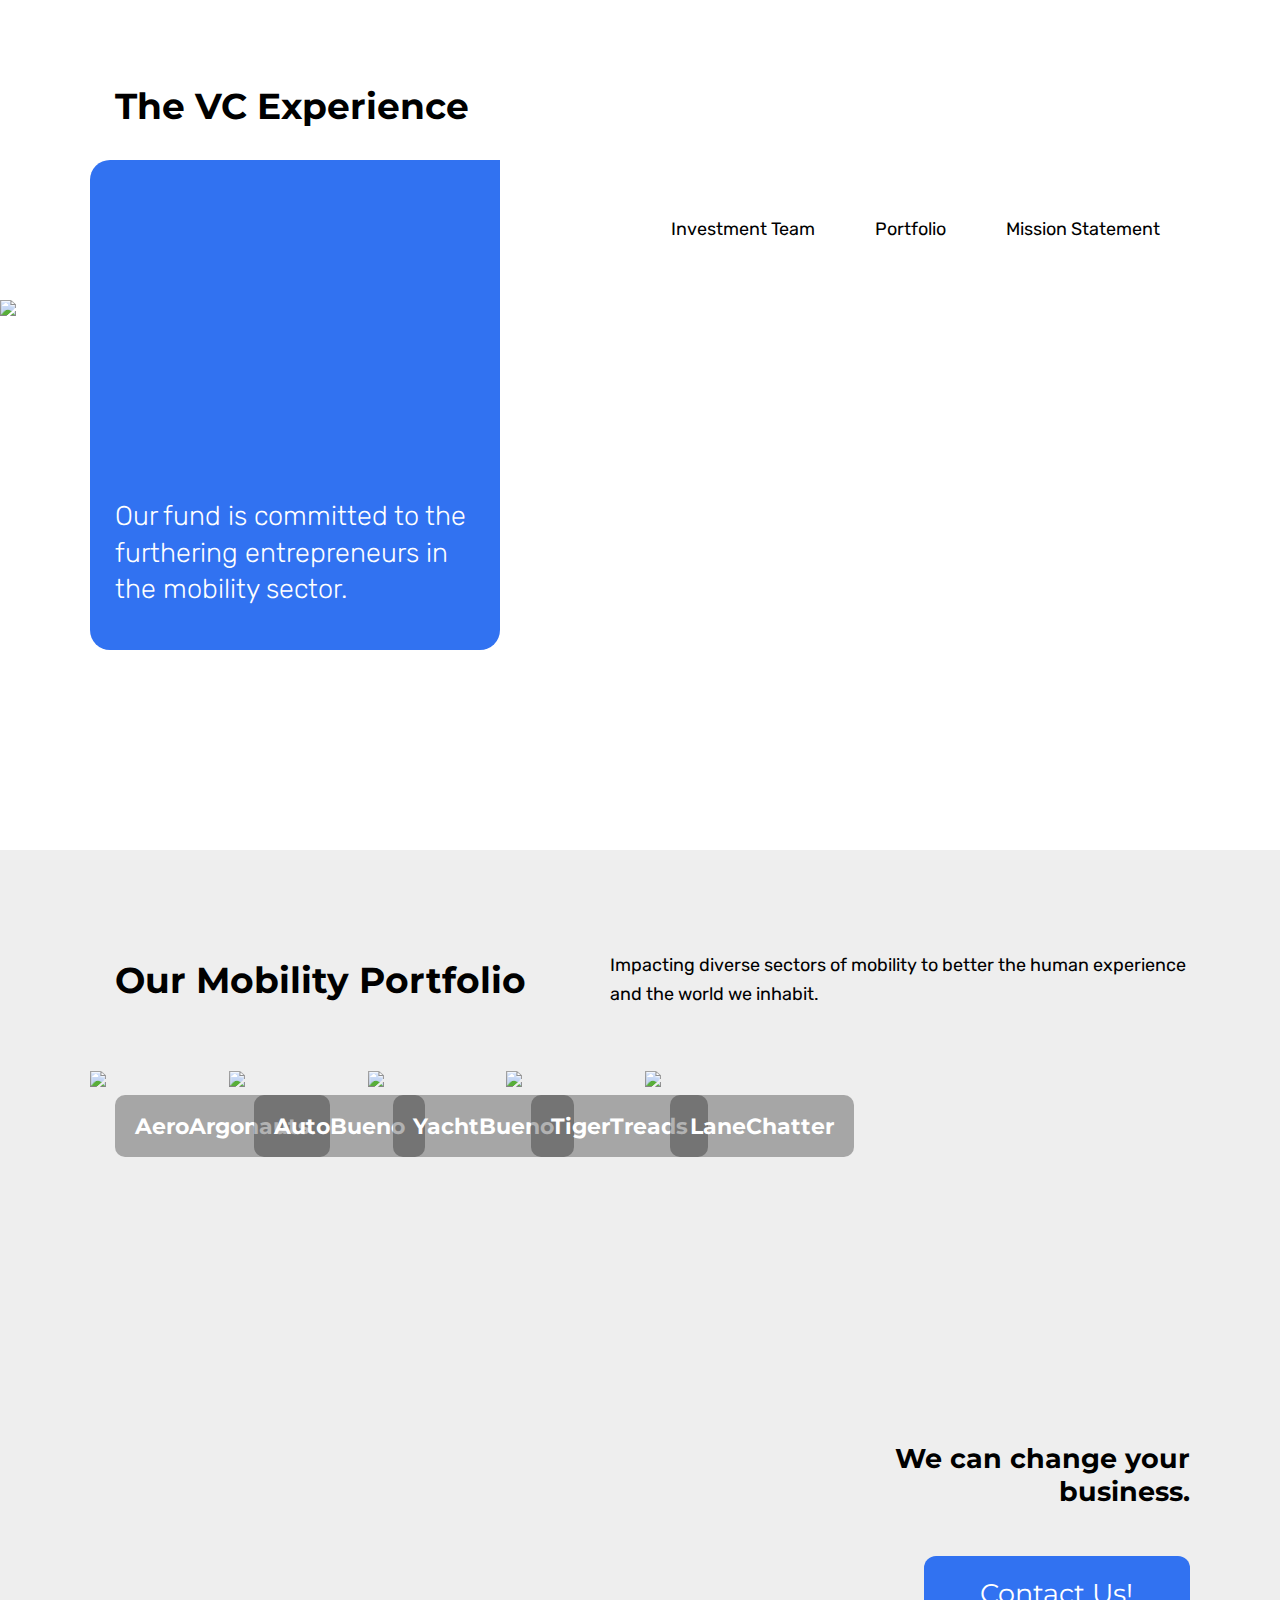
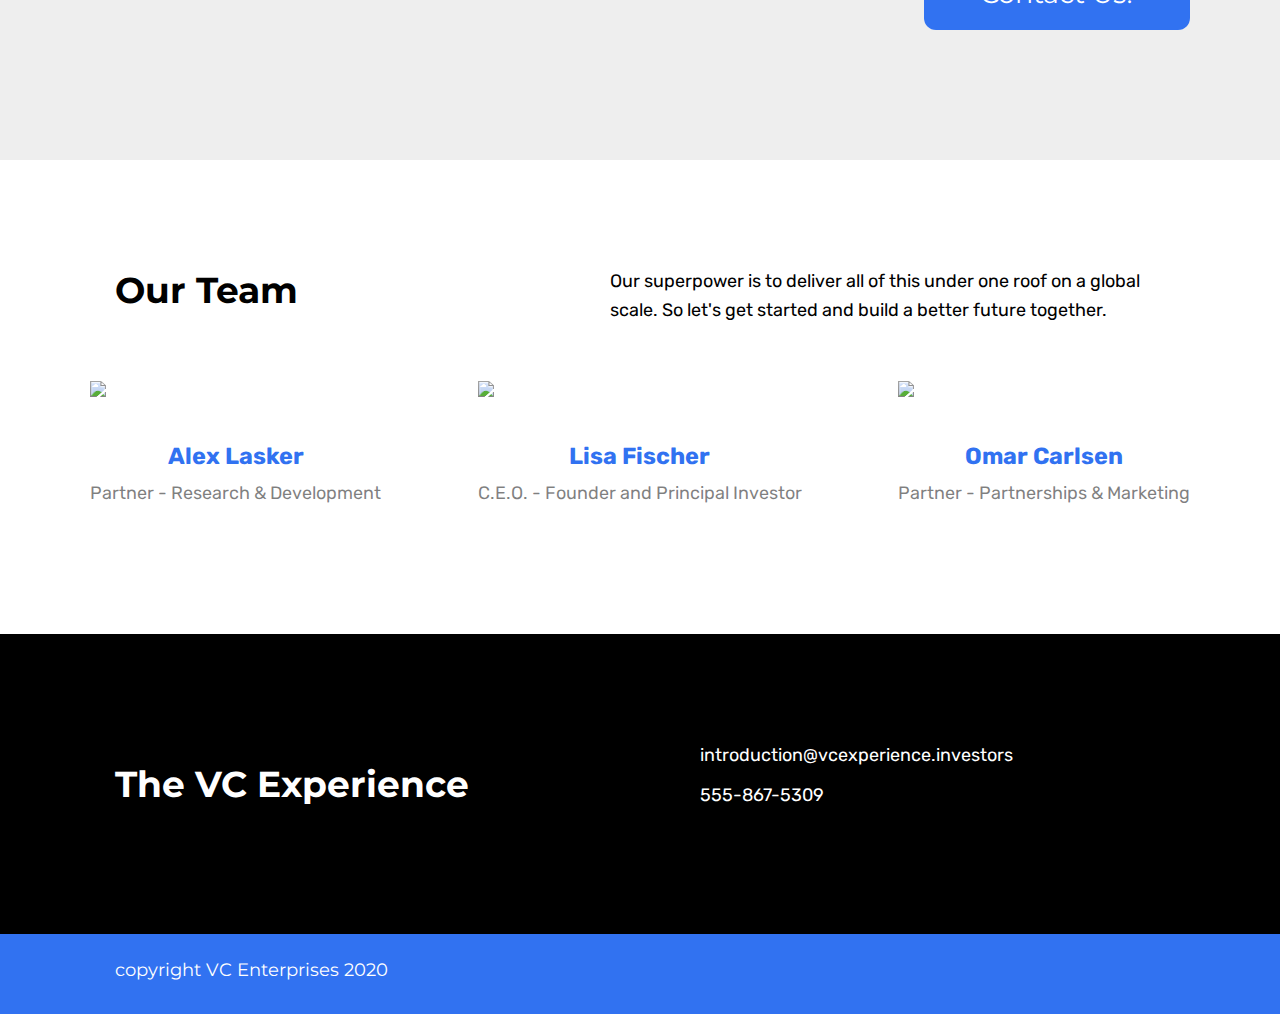
==== flexbox-business-site-starting/index.html @ ad794b1a "Flex new site" ====
<!DOCTYPE html>

<html lang="en">
  <head>
    <title>Company Home Page with Flexbox</title>

    <!-- Meta -->
    <meta charset="utf-8">
    <meta name="viewport" content="width=device-width, initial-scale=1">

    <!-- Favicon -->
    <link rel="shortcut icon" href="favicon.ico" type="image/x-icon">

    <!-- Fonts -->
    <link rel="preconnect" href="https://fonts.googleapis.com">
    <link rel="preconnect" href="https://fonts.gstatic.com" crossorigin>
    <link href="https://fonts.googleapis.com/css2?family=Montserrat&family=Poppins:wght@400;600&family=Rubik&display=swap" rel="stylesheet">

    <!-- CSS -->
    <link rel="stylesheet" type="text/css" href="styles.css">

  </head>

  <body>
    <header>
      <div class="content">
        <div class="company-logo">
          <h1>The VC Experience</h1>
        </div>
      </div>

      <div class="navigation">
        <nav>
          <ul>
            <li>Mission Statement</li>
            <li>Portfolio</li>
            <li>Investment Team</li>
          </ul>
        </nav>  
      </div>

    </header>

    <main>

      <!-- Homepage -->
        <div class="main-page-img">
          <img src="/Users/verkhovina/Projects/codecademy/flexbox-business-site-starting/img/main-page.jpg">
        </div>

        <div class="main-page-qoute">
          <h2>Our fund is committed to the furthering entrepreneurs in the mobility sector.</h2>
        </div>

      <!-- Portfolio -->
      <div class="portfolio">

        <div class="portfolio-heading">
          <h1>Our Mobility Portfolio</h1>
          <p>
            Impacting diverse sectors of mobility to better the human experience and the world we inhabit.
          </p>
        </div>

        <div class="portfolio-cards">

          <!-- Card One -->
          <div class="portfolio-card">

            <div class="portfolio-cards-img">
              <img src="/Users/verkhovina/Projects/codecademy/flexbox-business-site-starting/img/aero.png">
            </div>

            <div class="portfolio-cards-title">
              <h2>AeroArgonauts</h2>
            </div>
          </div>
          
          <!-- Card Two -->
          <div class="portfolio-card">

            <div class="portfolio-cards-img">
              <img src="/Users/verkhovina/Projects/codecademy/flexbox-business-site-starting/img/auto.png">
            </div>

            <div class="portfolio-cards-title">
              <h2>AutoBueno</h2>
            </div>
          </div>

          <!-- Card Three -->
          <div class="portfolio-card">

            <div class="portfolio-cards-img">
              <img src="/Users/verkhovina/Projects/codecademy/flexbox-business-site-starting/img/yacht.png">
            </div>

            <div class="portfolio-cards-title">
              <h2>YachtBueno</h2>
            </div>
          </div>

          <!-- Card Four -->
          <div class="portfolio-card">

            <div class="portfolio-cards-img">
              <img src="/Users/verkhovina/Projects/codecademy/flexbox-business-site-starting/img/wheels.png">
            </div>

            <div class="portfolio-cards-title">
              <h2>TigerTreads</h2>
            </div>
          </div>

          <!-- Card Five -->
          <div class="portfolio-card">

            <div class="portfolio-cards-img">
              <img src="/Users/verkhovina/Projects/codecademy/flexbox-business-site-starting/img/road.png">
            </div>

            <div class="portfolio-cards-title">
              <h2>LaneChatter</h2>
            </div>
          </div>

          <!-- Card Six -->
          <div class="portfolio-card-six">
            <h2>We can change your business.</h2>
            <div class="button">
              <button>Contact Us!</button> 
            </div>
          </div>

        </div>

      </div>

      <div class="team">

        <div class="team-heading">
          <h1>Our Team</h1>
          <p>
            Our superpower is to deliver all of this under one roof on a global scale. So let's get started and build a better future together.
          </p>
        </div>
        
        <div class="team-member">

          <!-- Team Member One -->
          <div class="team-member-card">
            <div class="team-member-img">
              <img src="/Users/verkhovina/Projects/codecademy/flexbox-business-site-starting/img/member-1.png">
              <h4>Alex Lasker</h4>
              <p>Partner - Research & Development</p>
            </div>
          </div>
          
          <!-- team Member Two -->
          <div class="team-member-card">
            <div class="team-member-img">
              <img src="/Users/verkhovina/Projects/codecademy/flexbox-business-site-starting/img/member-2.png">
              <h4>Lisa Fischer</h4>
              <p>C.E.O. - Founder and Principal Investor</p>
            </div>
          </div>

          <!-- team Member Three -->
          <div class="team-member-card">
            <div class="team-member-img">
              <img src="/Users/verkhovina/Projects/codecademy/flexbox-business-site-starting/img/member-3.png">
              <h4>Omar Carlsen</h4>
              <p>Partner - Partnerships & Marketing</p>
            </div>
          </div>

        </div>

      </div>
    </main>

    <footer>
      <div class="footer-main">
        <h1>The VC Experience</h1>

        <div class="contacts">
          <a href="mailto:introduction@vcexperience.investors">introduction@vcexperience.investors</a>
          <p>555-867-5309</p>
        </div>
        
      </div>

      <div class="copyright">
        <p>copyright VC Enterprises 2020</p>
      </div>

    </footer>
    
  </body>
</html>
---- flexbox-business-site-starting/styles.css ----
/* 1. Global Styles
======================================== */

* {
    box-sizing: border-box;
}

@font-face {
    font-family: 'Rubik', sans-serif;
    src: url('https://fonts.googleapis.com/css2?family=Rubik:wght@300;400&display=swap');
}

html {
    margin: 0 auto;
    overflow-x: hidden;
    width: 100%; 
    font-size: 18px;
    font-family: 'Montserrat', sans-serif;
    font-family: 'Rubik', sans-serif;
}

body {
    position: relative;
    max-width: auto;
    max-height: 100%;
    margin: 0 auto;
    box-sizing: border-box;
}

/* 2. Header
======================================== */

header {
    width: auto;
    height: 300px;
    padding: 60px 90px;
    top: 0;
    display: flex;
    justify-content: space-between;
    position: relative;
    z-index: 1;
    background-color: white;
}

.content {
    display: inline-block;
}

.company-logo h1{
    font-family: 'Montserrat', sans-serif;
    font-size: 2rem;
    margin-left: 25px;
    padding: 0;
}

.navigation li{
    float: right;
    font-size: 1rem;
    display: inline;
    padding-top: 140px;
}

li {
    padding: 0 30px;
}

li:hover {
    color: #3172F1;
    cursor: pointer;
}

/* 3. Homepage
======================================== */

.main-page-img {
    height: 550px;
    width: 100%;
    overflow: hidden;
    margin: 0 auto;
}

.main-page-img img {
    max-width: 100%;
    height: auto;
    display: block;
}

.main-page-qoute {
    height: 490px;
    width: 410px;
    border-radius: 20px 0 20px 20px;
    background-color: #3172F1;
    color: white;
    margin: 160px 0 220px 90px;
    position: absolute;
    top: 0;
    left: 0;
    z-index: 10;
}

.main-page-qoute h2 {
    position: absolute;                 
    bottom: 0;                         
    left: 0;
    padding: 0 25px 20px;
    font-weight: 300;
    line-height: 1.35em;
}

.main-page-qoute h2:hover {
    color: yellow;
    cursor: pointer;
}

/* 4. Portfolio
======================================== */

.portfolio {
    margin: 0 auto;
    background-color: #EEEEEE;
    padding: 130px 90px;
}

.portfolio-heading,
.team-heading {
    display: flex;
    align-items: center;
    margin-bottom: 90px;
    position: relative;
    width: auto;
    height: auto;
}

.portfolio-heading h1,
.team-heading h1 {
    font-family: 'Montserrat';
    margin-left: 25px;
    position: absolute;
    left: 0;
    max-width: 420px;
    height: auto; 
}

.portfolio-heading p,
.team-heading p {
    max-width: 700px;
    line-height: 1.6em;
    position: absolute;
    left: 520px;
    height: auto;
}

.portfolio-cards {
    display: flex;
    flex-wrap: wrap;
    align-content: flex-start;
    justify-content: space-between;
    column-gap: 20px;
    row-gap: 40px;
}

.portfolio-card {
    position:relative;
}

.portfolio-card-six {
    height: 560px;
    width: 406px;
    position: relative;
}

.portfolio-card-six h2{
    position: absolute;
    bottom: 100px;
    right: 0;
    font-family: 'Montserrat';
    text-align: right;
}

button {
    position: absolute;
    bottom: 0;
    right: 0;
    background-color: #3172F1;
    border: none;
    border-radius: 12px;
    color: white;
    font-family: 'Montserrat';
    font-size: 1.5rem;
    padding: 20px 50px;
    text-align: center;
    text-decoration: none;
    display: inline-block;
    width: 266px;
    height: 74px;
}

button:hover {
    background-color: #CB31F1;
}

.portfolio-cards-title {
    position: absolute;
    top: 25px;
    left: 25px;
    color: white;
    background-color: rgba(0,0,0,0.3);
    border-radius: 10px;
    font-size: 0.8rem;
    font-family: 'Montserrat';
    padding: 0 20px;
    margin: 0;
}

/* 5. Our Team
======================================== */

.team {
    margin: 0 auto;
    padding: 130px 90px;
}

.team-heading p {
    padding-top: 12px;
}

.team-member {
    display: flex;
    flex-wrap: wrap;
    align-content: flex-start;
    justify-content: space-between;
}

.team-member-card h4 {
    text-align: center;
    font-size: 1.3rem;
    font-weight: bold;
    margin: 40px 0 12px;
    color: #3172F1;
}

.team-member-card p {
    text-align: center;
    font-size: 1rem;
    margin: 0;
    color: rgba(0,0,0,0.5)
}

/* 5. Footer
======================================== */

.footer-main {
    width: auto;
    height: 300px;
    background-color: black;
    display: flex;
    align-items: center;
    position: relative;
    padding: 0 90px;
    margin: 0;
}

.footer-main h1 {
    color: white;
    font-family: 'Montserrat', sans-serif;
    font-size: 2rem;
    margin-left: 25px;
    padding: 0;
    position: absolute;
    max-width: 420px;
    height: auto; 

}

.contacts {
    color: white;
    position: absolute;
    left: 700px;
    height: auto;
}

.contacts a {
    text-decoration: none;
    color: white;
}

.contacts a:hover {
    color: #3172F1;
}

.copyright {
    width: auto;
    height: 80px;
    background-color: #3172F1;
    padding: 0 90px;
    color: white;
    margin: 0;
    top: 0;
}

.copyright p {
    text-align: left;
    margin: 0 25px;
    padding: 25px 0;
    font-family: 'Montserrat';
}
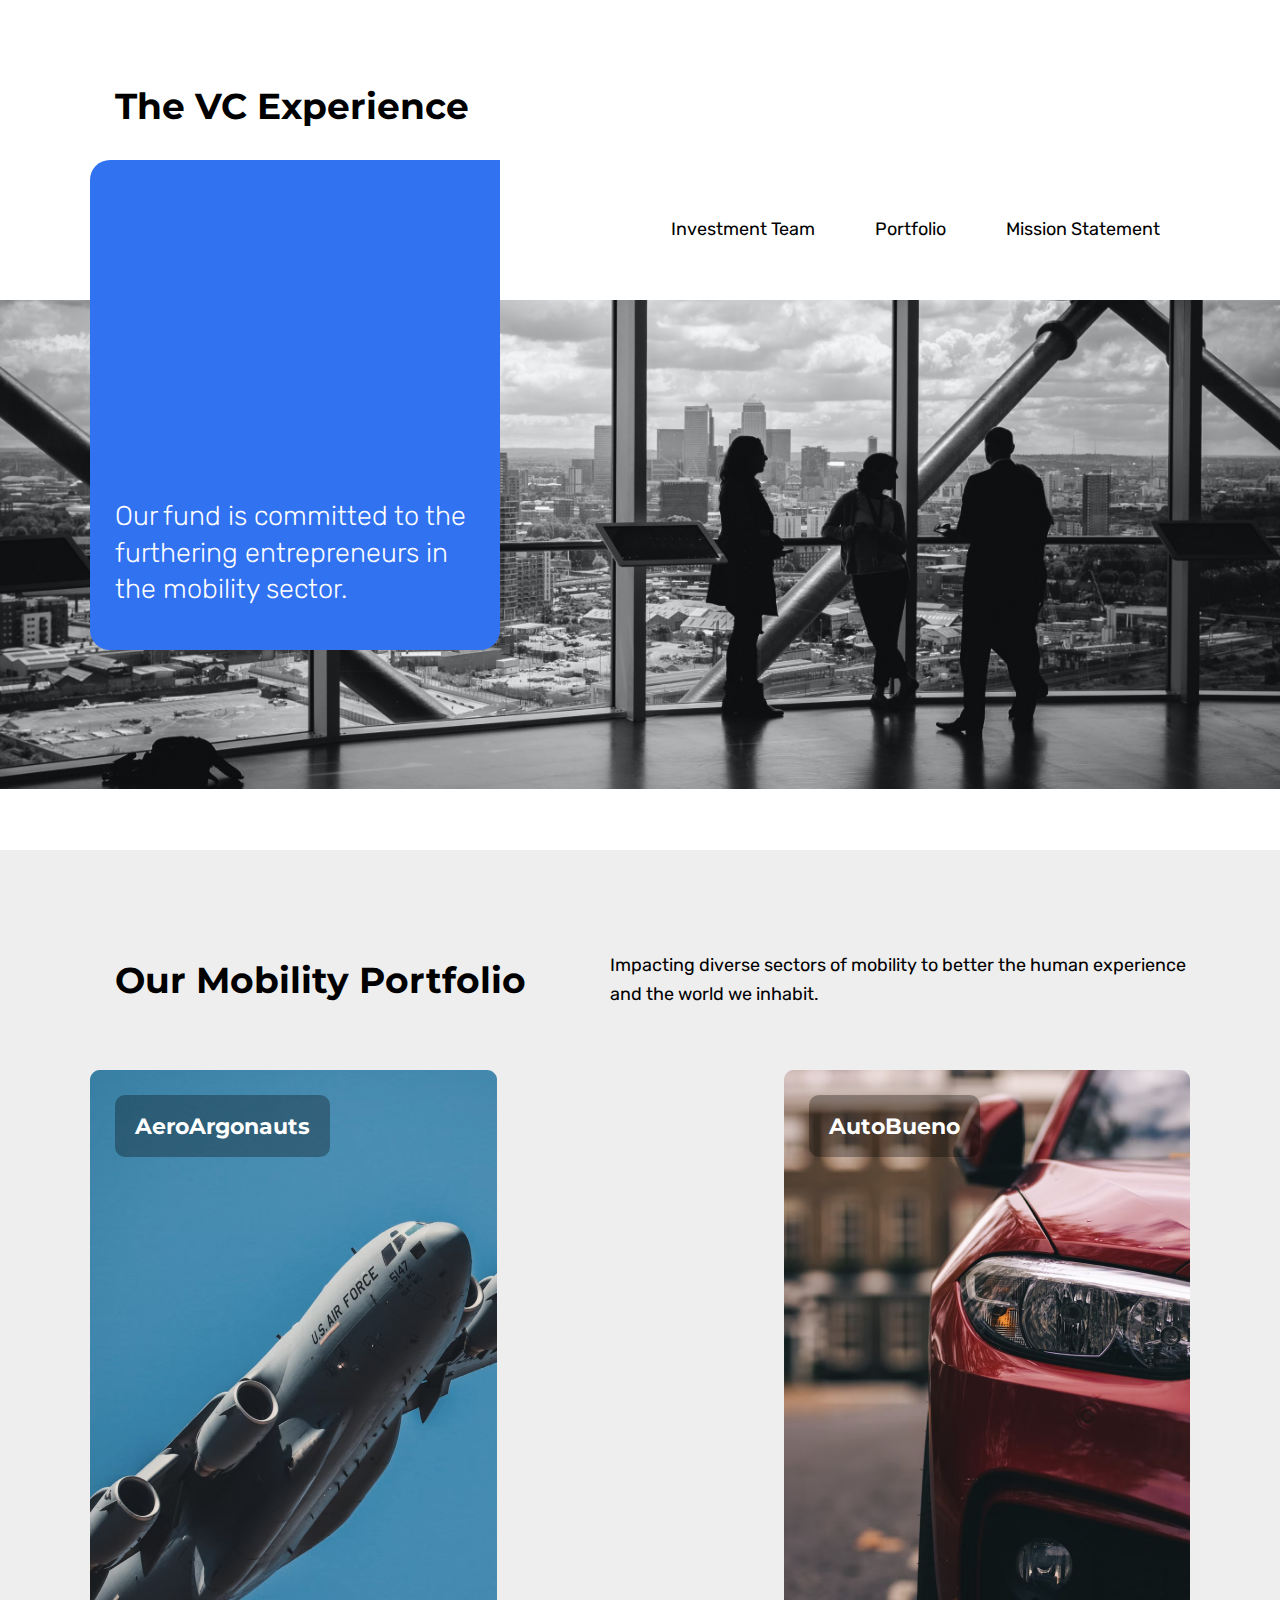
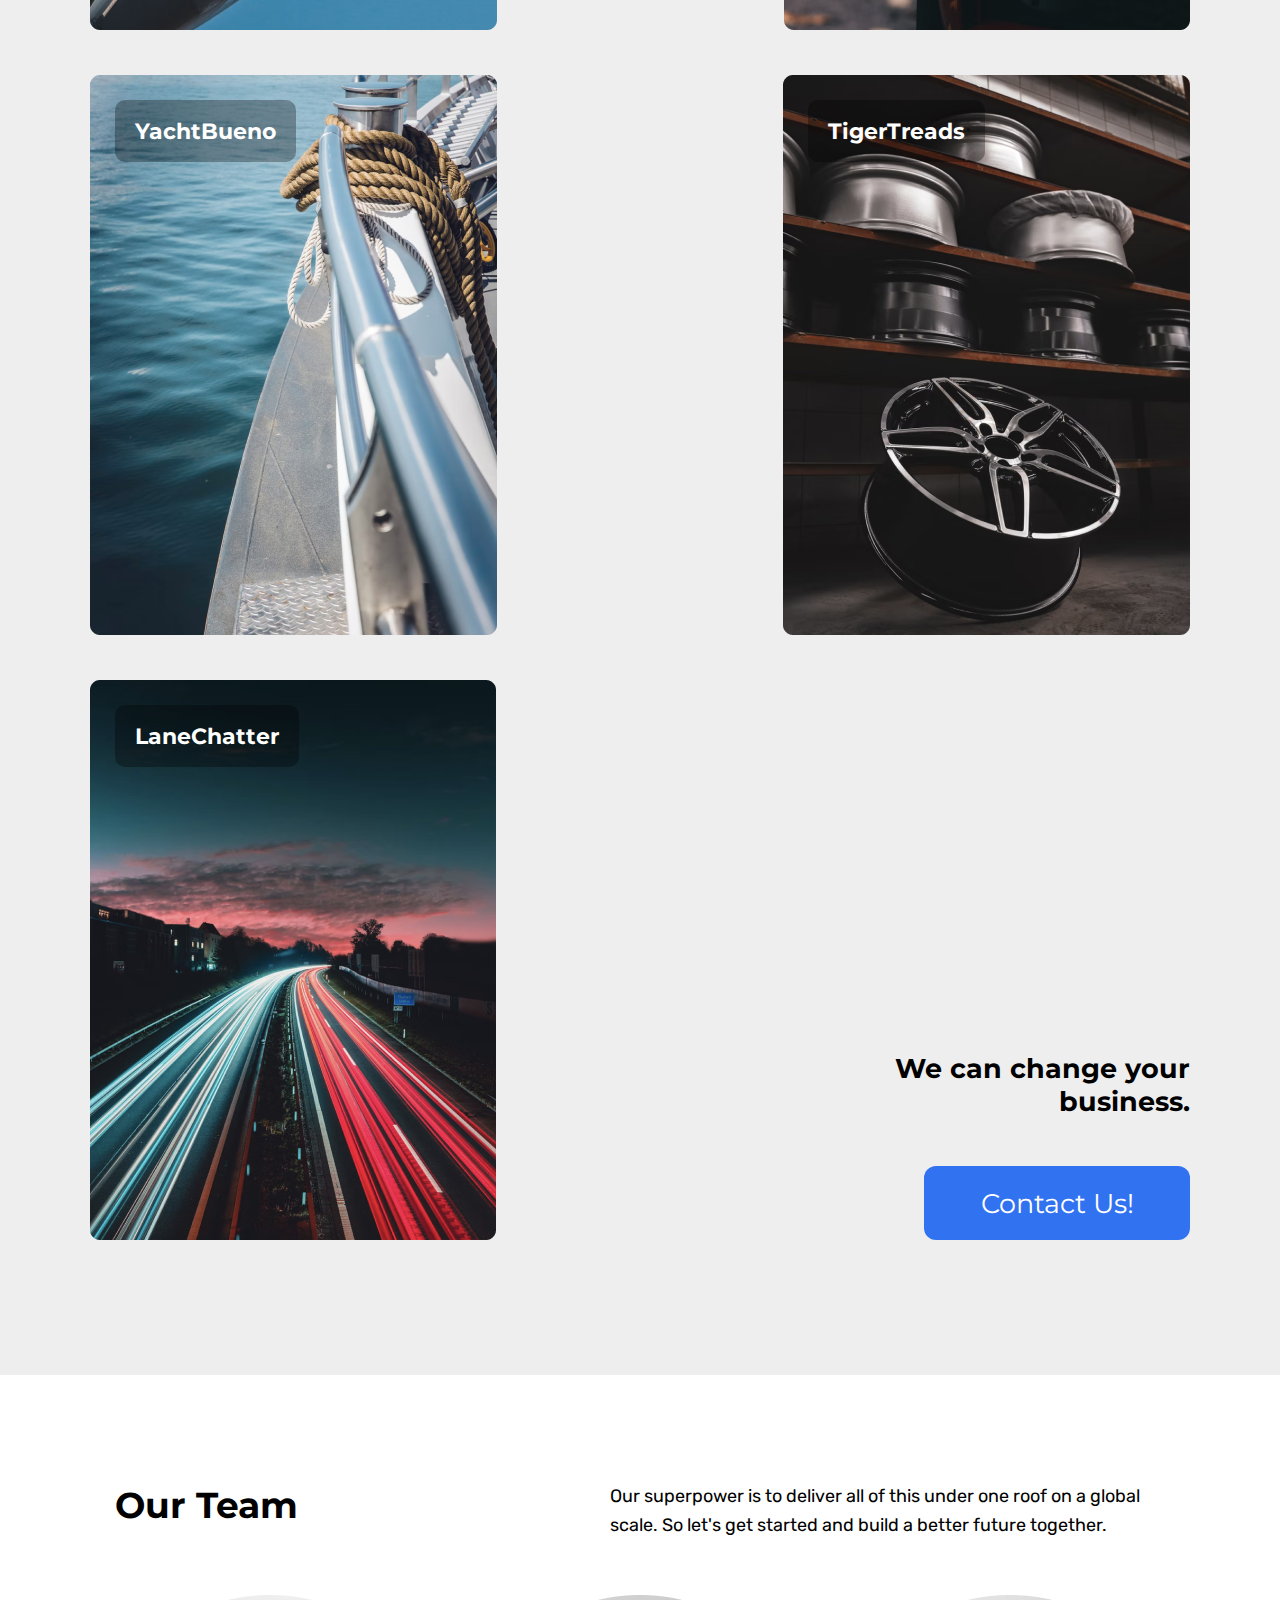
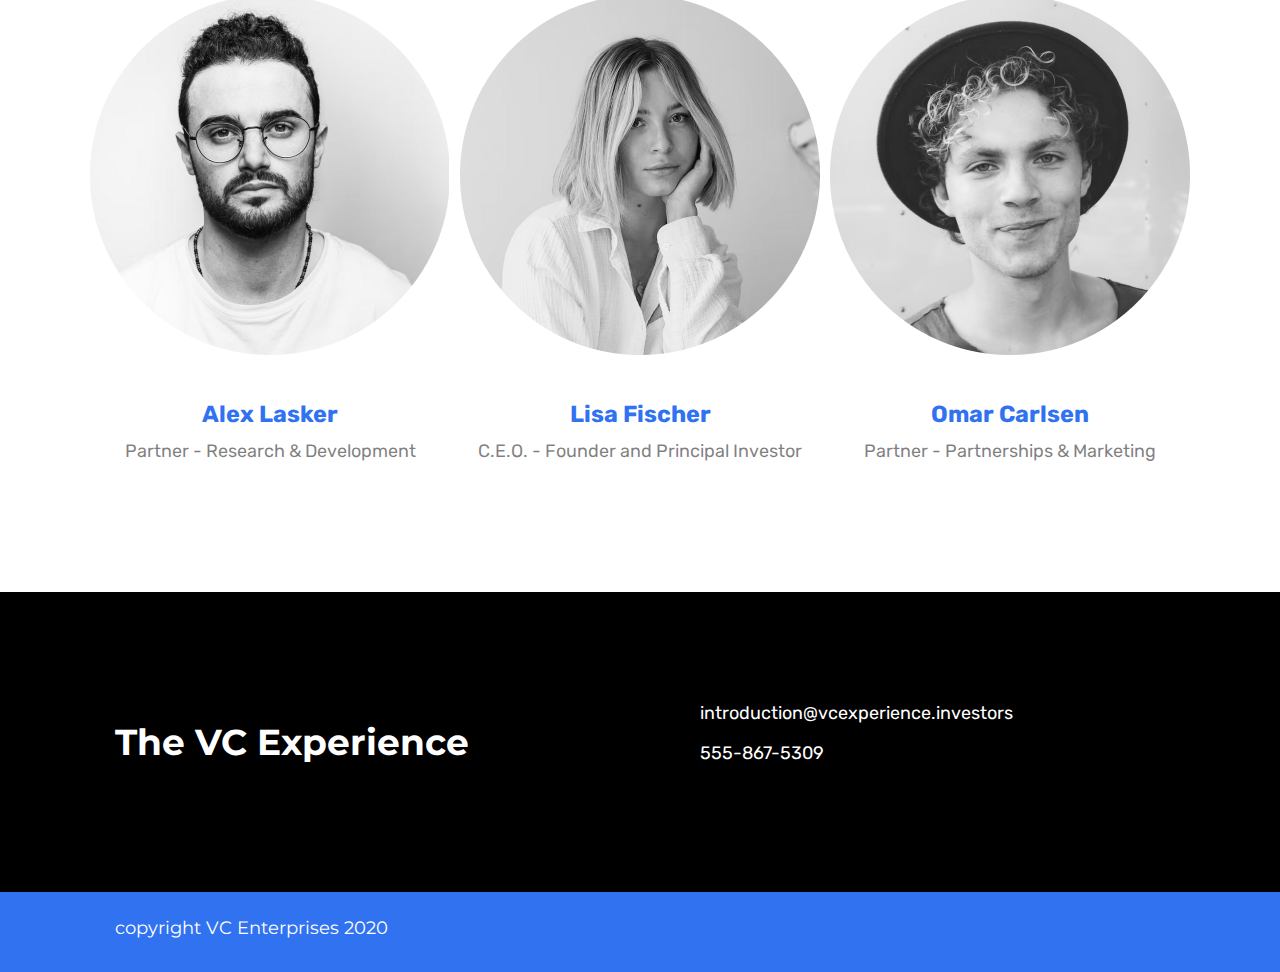
==== commit 86d87bce: "change image path from absolute to relative" ====
--- a/flexbox-business-site-starting/index.html
+++ b/flexbox-business-site-starting/index.html
@@ -45,7 +45,7 @@
 
       <!-- Homepage -->
         <div class="main-page-img">
-          <img src="/Users/verkhovina/Projects/codecademy/flexbox-business-site-starting/img/main-page.jpg">
+          <img src="img/main-page.jpg">
         </div>
 
         <div class="main-page-qoute">
@@ -68,7 +68,7 @@
           <div class="portfolio-card">
 
             <div class="portfolio-cards-img">
-              <img src="/Users/verkhovina/Projects/codecademy/flexbox-business-site-starting/img/aero.png">
+              <img src="img/aero.png">
             </div>
 
             <div class="portfolio-cards-title">
@@ -80,7 +80,7 @@
           <div class="portfolio-card">
 
             <div class="portfolio-cards-img">
-              <img src="/Users/verkhovina/Projects/codecademy/flexbox-business-site-starting/img/auto.png">
+              <img src="img/auto.png">
             </div>
 
             <div class="portfolio-cards-title">
@@ -92,7 +92,7 @@
           <div class="portfolio-card">
 
             <div class="portfolio-cards-img">
-              <img src="/Users/verkhovina/Projects/codecademy/flexbox-business-site-starting/img/yacht.png">
+              <img src="img/yacht.png">
             </div>
 
             <div class="portfolio-cards-title">
@@ -104,7 +104,7 @@
           <div class="portfolio-card">
 
             <div class="portfolio-cards-img">
-              <img src="/Users/verkhovina/Projects/codecademy/flexbox-business-site-starting/img/wheels.png">
+              <img src="img/wheels.png">
             </div>
 
             <div class="portfolio-cards-title">
@@ -116,7 +116,7 @@
           <div class="portfolio-card">
 
             <div class="portfolio-cards-img">
-              <img src="/Users/verkhovina/Projects/codecademy/flexbox-business-site-starting/img/road.png">
+              <img src="img/road.png">
             </div>
 
             <div class="portfolio-cards-title">
@@ -150,7 +150,7 @@
           <!-- Team Member One -->
           <div class="team-member-card">
             <div class="team-member-img">
-              <img src="/Users/verkhovina/Projects/codecademy/flexbox-business-site-starting/img/member-1.png">
+              <img src="img/member-1.png">
               <h4>Alex Lasker</h4>
               <p>Partner - Research & Development</p>
             </div>
@@ -159,7 +159,7 @@
           <!-- team Member Two -->
           <div class="team-member-card">
             <div class="team-member-img">
-              <img src="/Users/verkhovina/Projects/codecademy/flexbox-business-site-starting/img/member-2.png">
+              <img src="img/member-2.png">
               <h4>Lisa Fischer</h4>
               <p>C.E.O. - Founder and Principal Investor</p>
             </div>
@@ -168,7 +168,7 @@
           <!-- team Member Three -->
           <div class="team-member-card">
             <div class="team-member-img">
-              <img src="/Users/verkhovina/Projects/codecademy/flexbox-business-site-starting/img/member-3.png">
+              <img src="img/member-3.png">
               <h4>Omar Carlsen</h4>
               <p>Partner - Partnerships & Marketing</p>
             </div>
